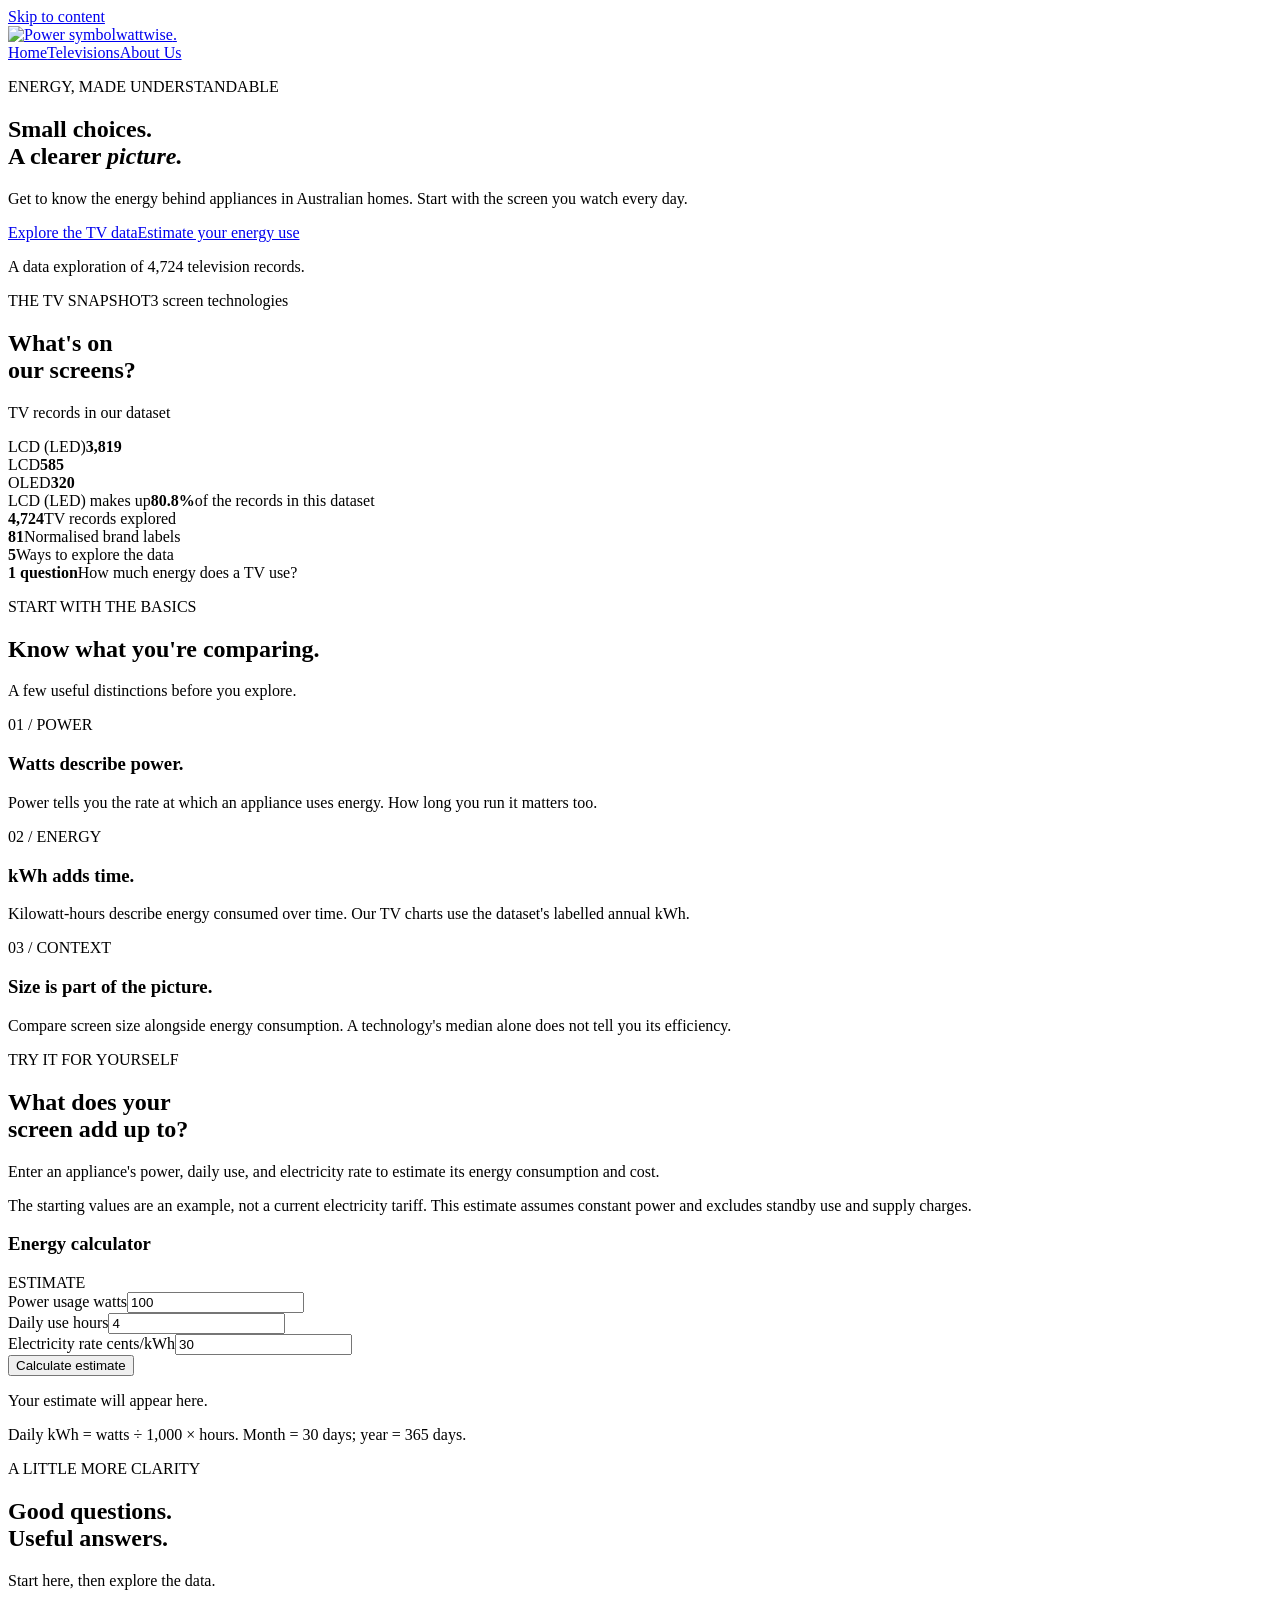
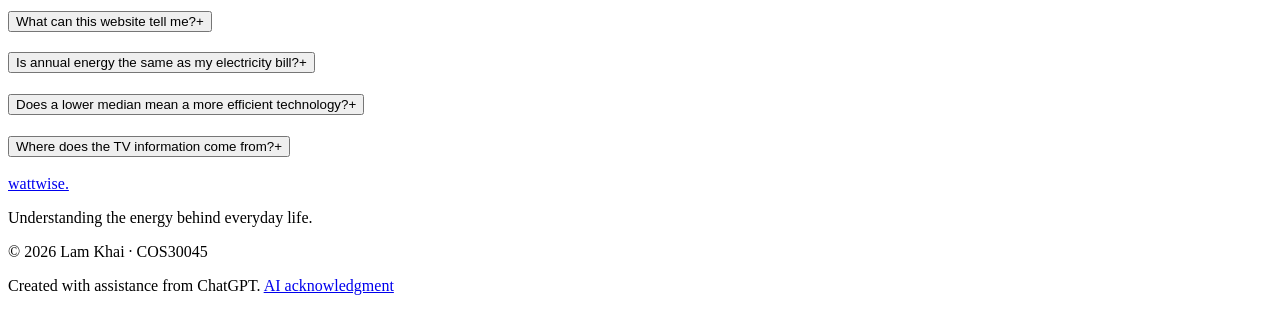
==== index.html @ a3df5909 "Add files via upload" ====
<!doctype html>
<html lang="en-AU">
<head>
  <meta charset="utf-8"><meta name="viewport" content="width=device-width, initial-scale=1">
  <title>Home · Wattwise</title>
  <meta name="description" content="Explore television energy consumption, understand the data, and estimate appliance running costs. A student project by Lam Khai.">
  <link rel="icon" type="image/png" href="assets/img/PowerIcon.png">
  <link rel="stylesheet" href="assets/css/styles.css">
  <script src="assets/js/main.js" defer></script>
</head>
<body>
<a class="skip-link" href="#main">Skip to content</a>
<header class="site-header"><div class="container header-inner">
  <a class="brand" href="index.html" aria-label="Wattwise home"><img src="assets/img/PowerIcon.png" width="40" height="40" alt="Power symbol"><span>wattwise<span class="brand-dot">.</span></span></a>
  <nav aria-label="Main navigation"><a href="index.html" aria-current="page">Home</a><a href="televisions.html">Televisions</a><a href="about.html">About Us</a></nav>
</div></header>
<main id="main">
<section class="home-hero"><div class="container hero-grid">
  <div class="hero-copy"><p class="eyebrow"><span class="short-line"></span> ENERGY, MADE UNDERSTANDABLE</p><h1>Small choices.<br>A clearer <em>picture.</em></h1><p class="lead">Get to know the energy behind appliances in Australian homes. Start with the screen you watch every day.</p><div class="hero-actions"><a class="button primary" href="televisions.html">Explore the TV data</a><a class="text-link" href="#calculator">Estimate your energy use</a></div><p class="hero-footnote">A data exploration of 4,724 television records.</p></div>
  <div class="hero-panel"><div class="panel-top"><span class="pill">THE TV SNAPSHOT</span><span class="small-label">3 screen technologies</span></div><h2>What's on<br>our screens?</h2><p>TV records in our dataset</p><div class="snapshot-chart" role="img" aria-label="LCD LED: 3,819 records; LCD: 585; OLED: 320"><div class="snapshot-row"><span>LCD (LED)</span><strong>3,819</strong><div class="snapshot-track"><span class="snapshot-led"></span></div></div><div class="snapshot-row"><span>LCD</span><strong>585</strong><div class="snapshot-track"><span class="snapshot-lcd"></span></div></div><div class="snapshot-row"><span>OLED</span><strong>320</strong><div class="snapshot-track"><span class="snapshot-oled"></span></div></div></div><div class="panel-bottom"><span>LCD (LED) makes up</span><strong>80.8<span>%</span></strong><span>of the records in this dataset</span></div></div>
</div></section>
<section class="container stat-strip" aria-label="Dataset at a glance"><div><strong>4,724</strong><span>TV records explored</span></div><div><strong>81</strong><span>Normalised brand labels</span></div><div><strong>5</strong><span>Ways to explore the data</span></div><div><strong>1 question</strong><span>How much energy does a TV use?</span></div></section>
<section class="container section-block"><div class="section-heading"><div><p class="eyebrow">START WITH THE BASICS</p><h2>Know what you're comparing.</h2></div><p>A few useful distinctions before you explore.</p></div><div class="learning-grid"><article class="learning-item"><span class="number-label">01 / POWER</span><h3>Watts describe power.</h3><p>Power tells you the rate at which an appliance uses energy. How long you run it matters too.</p></article><article class="learning-item"><span class="number-label">02 / ENERGY</span><h3>kWh adds time.</h3><p>Kilowatt-hours describe energy consumed over time. Our TV charts use the dataset's labelled annual kWh.</p></article><article class="learning-item"><span class="number-label">03 / CONTEXT</span><h3>Size is part of the picture.</h3><p>Compare screen size alongside energy consumption. A technology's median alone does not tell you its efficiency.</p></article></div></section>
<section class="calculator-section" id="calculator"><div class="container calculator-grid"><div class="calculator-intro"><p class="eyebrow">TRY IT FOR YOURSELF</p><h2>What does your<br>screen add up to?</h2><p>Enter an appliance's power, daily use, and electricity rate to estimate its energy consumption and cost.</p><p class="muted">The starting values are an example, not a current electricity tariff. This estimate assumes constant power and excludes standby use and supply charges.</p></div><div class="calculator-card"><form id="energy-form" novalidate><div class="form-heading"><h3>Energy calculator</h3><span class="tag">ESTIMATE</span></div><div class="calc-fields"><div class="field"><label for="power">Power usage <span>watts</span></label><input id="power" name="power" type="number" min="0" max="100000" step="any" value="100" required aria-describedby="power-error"><span class="field-error" id="power-error"></span></div><div class="field"><label for="hours">Daily use <span>hours</span></label><input id="hours" name="hours" type="number" min="0" max="24" step="any" value="4" required aria-describedby="hours-error"><span class="field-error" id="hours-error"></span></div><div class="field"><label for="rate">Electricity rate <span>cents/kWh</span></label><input id="rate" name="rate" type="number" min="0" max="1000" step="any" value="30" required aria-describedby="rate-error"><span class="field-error" id="rate-error"></span></div></div><button class="button primary" type="submit">Calculate estimate</button></form><div id="calculator-results" class="calculator-results" aria-live="polite" aria-atomic="true"><p>Your estimate will appear here.</p></div><p class="calculation-note">Daily kWh = watts ÷ 1,000 × hours. Month = 30 days; year = 365 days.</p></div></div></section>
<section class="container section-block faq-layout"><div><p class="eyebrow">A LITTLE MORE CLARITY</p><h2>Good questions.<br>Useful answers.</h2><p class="muted">Start here, then explore the data.</p></div><div class="faq-list">
<article class="faq-item"><h3><button class="faq-toggle" type="button" aria-expanded="false" aria-controls="faq-1">What can this website tell me?<span aria-hidden="true">+</span></button></h3><div id="faq-1" class="faq-answer" hidden><p>It explores a supplied TV dataset: how records are distributed, how annual energy varies with screen size, and how technology groups compare. It is an educational project, not a buying recommendation.</p></div></article>
<article class="faq-item"><h3><button class="faq-toggle" type="button" aria-expanded="false" aria-controls="faq-2">Is annual energy the same as my electricity bill?<span aria-hidden="true">+</span></button></h3><div id="faq-2" class="faq-answer" hidden><p>No. The charts show labelled annual energy from the source dataset. Your use and electricity rate can differ. The calculator provides a separate estimate based on the values you enter.</p></div></article>
<article class="faq-item"><h3><button class="faq-toggle" type="button" aria-expanded="false" aria-controls="faq-3">Does a lower median mean a more efficient technology?<span aria-hidden="true">+</span></button></h3><div id="faq-3" class="faq-answer" hidden><p>Not on its own. The technology groups contain TVs with different sizes and characteristics. Use the scatter plot alongside the median and box plots to understand the comparison.</p></div></article>
<article class="faq-item"><h3><button class="faq-toggle" type="button" aria-expanded="false" aria-controls="faq-4">Where does the TV information come from?<span aria-hidden="true">+</span></button></h3><div id="faq-4" class="faq-answer" hidden><p>The website uses the CSV supplied for this project, cleaned in KNIME. All 4,724 source records are retained. Read the <a href="about.html#method">methodology</a> for the transformations and limitations.</p></div></article>
</div></section></main>
<footer class="site-footer"><div class="container footer-inner"><div><a class="footer-brand" href="index.html">wattwise.</a><p>Understanding the energy behind everyday life.</p></div><div class="footer-meta"><p>© <span data-year>2026</span> Lam Khai · COS30045</p><p>Created with assistance from ChatGPT. <a href="about.html#ai-usage">AI acknowledgment</a></p></div></div></footer>
</body></html>
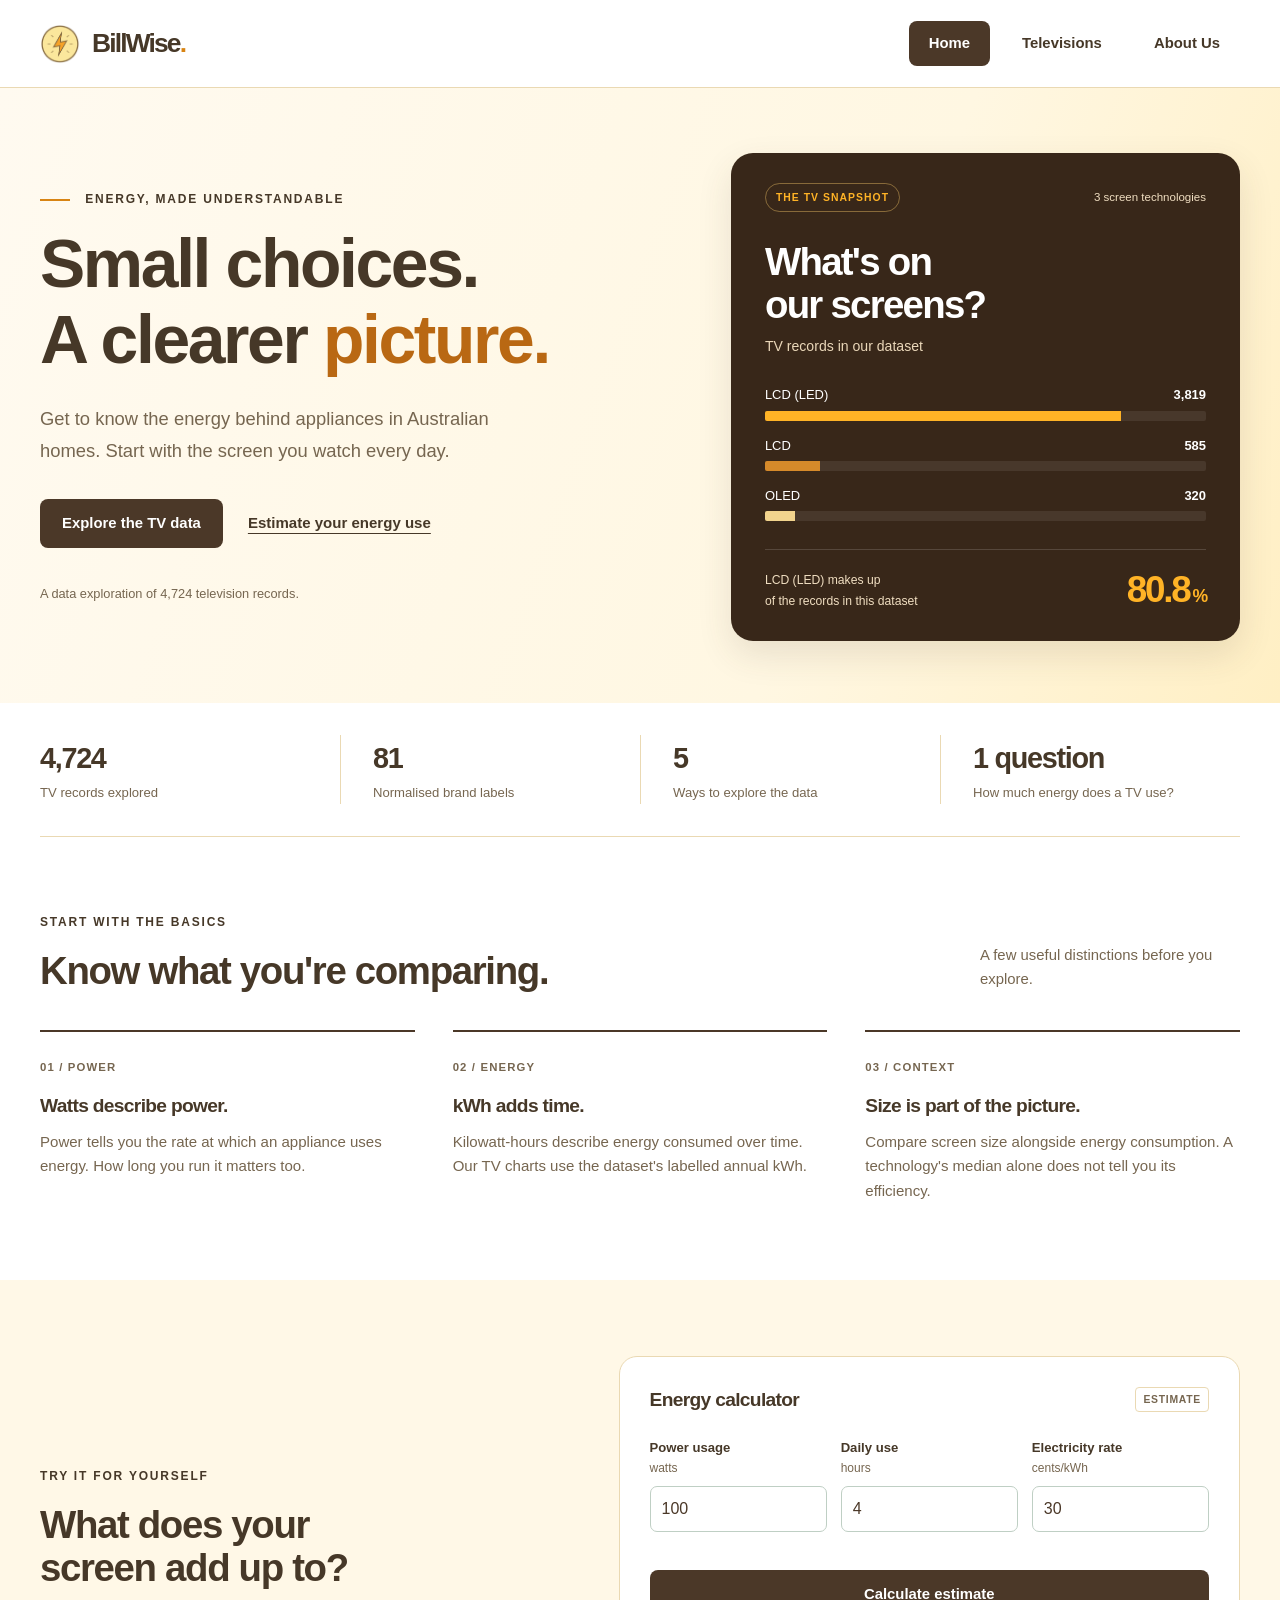
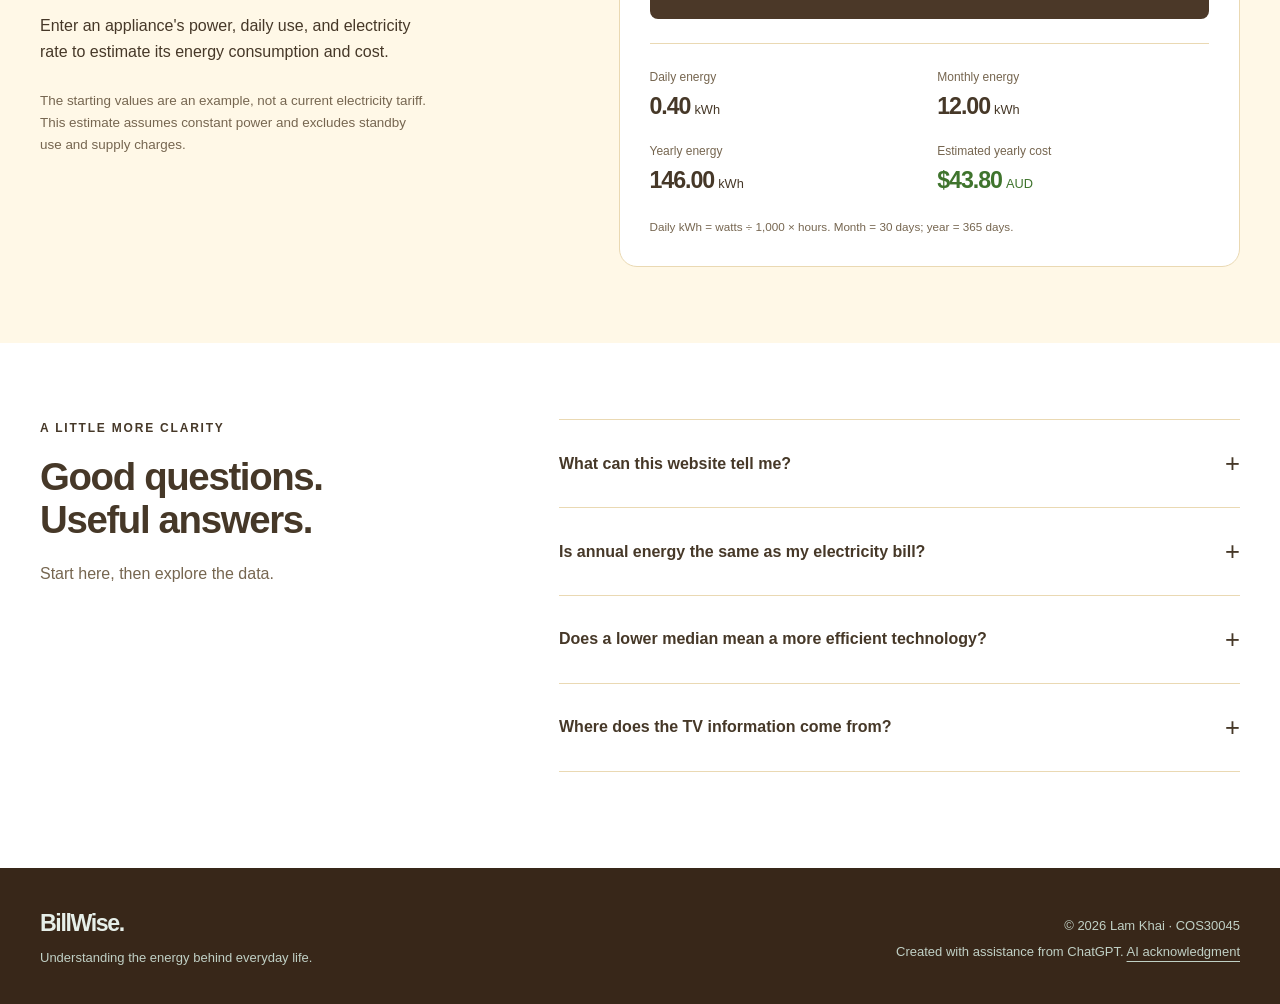
==== commit 595f699d: "Fixed" ====
--- a/index.html
+++ b/index.html
@@ -2,7 +2,7 @@
 <html lang="en-AU">
 <head>
   <meta charset="utf-8"><meta name="viewport" content="width=device-width, initial-scale=1">
-  <title>Home · Wattwise</title>
+  <title>Home · BillWise</title>
   <meta name="description" content="Explore television energy consumption, understand the data, and estimate appliance running costs. A student project by Lam Khai.">
   <link rel="icon" type="image/png" href="assets/img/PowerIcon.png">
   <link rel="stylesheet" href="assets/css/styles.css">
@@ -11,7 +11,7 @@
 <body>
 <a class="skip-link" href="#main">Skip to content</a>
 <header class="site-header"><div class="container header-inner">
-  <a class="brand" href="index.html" aria-label="Wattwise home"><img src="assets/img/PowerIcon.png" width="40" height="40" alt="Power symbol"><span>wattwise<span class="brand-dot">.</span></span></a>
+  <a class="brand" href="index.html" aria-label="BillWise home"><img src="assets/img/PowerIcon.png" width="40" height="40" alt="Power symbol"><span>BillWise<span class="brand-dot">.</span></span></a>
   <nav aria-label="Main navigation"><a href="index.html" aria-current="page">Home</a><a href="televisions.html">Televisions</a><a href="about.html">About Us</a></nav>
 </div></header>
 <main id="main">
@@ -28,5 +28,5 @@
 <article class="faq-item"><h3><button class="faq-toggle" type="button" aria-expanded="false" aria-controls="faq-3">Does a lower median mean a more efficient technology?<span aria-hidden="true">+</span></button></h3><div id="faq-3" class="faq-answer" hidden><p>Not on its own. The technology groups contain TVs with different sizes and characteristics. Use the scatter plot alongside the median and box plots to understand the comparison.</p></div></article>
 <article class="faq-item"><h3><button class="faq-toggle" type="button" aria-expanded="false" aria-controls="faq-4">Where does the TV information come from?<span aria-hidden="true">+</span></button></h3><div id="faq-4" class="faq-answer" hidden><p>The website uses the CSV supplied for this project, cleaned in KNIME. All 4,724 source records are retained. Read the <a href="about.html#method">methodology</a> for the transformations and limitations.</p></div></article>
 </div></section></main>
-<footer class="site-footer"><div class="container footer-inner"><div><a class="footer-brand" href="index.html">wattwise.</a><p>Understanding the energy behind everyday life.</p></div><div class="footer-meta"><p>© <span data-year>2026</span> Lam Khai · COS30045</p><p>Created with assistance from ChatGPT. <a href="about.html#ai-usage">AI acknowledgment</a></p></div></div></footer>
+<footer class="site-footer"><div class="container footer-inner"><div><a class="footer-brand" href="index.html">BillWise.</a><p>Understanding the energy behind everyday life.</p></div><div class="footer-meta"><p>© <span data-year>2026</span> Lam Khai · COS30045</p><p>Created with assistance from ChatGPT. <a href="about.html#ai-usage">AI acknowledgment</a></p></div></div></footer>
 </body></html>
--- a/assets/css/styles.css
+++ b/assets/css/styles.css
@@ -0,0 +1,1949 @@
+/* Shared palette and layout, based on the supplied PowerIcon.png. */
+:root {
+  --ink:#4b3828;
+  --deep:#382719;
+  --lime:#ffb326;
+  --paper:#fff;
+  --pale:#fff8e7;
+  --text:#463828;
+  --muted:#766650;
+  --line:#ead9b3;
+  --blue:#6f4e37;
+  --orange:#f59e0b;
+  --green:#c2410c;
+  --danger:#ae2833;
+  --radius:18px;
+  --font:Inter,"Segoe UI",Arial,sans-serif
+}
+
+* {
+  box-sizing:border-box
+}
+
+html {
+  scroll-behavior:smooth;
+  scroll-padding-top:95px
+}
+
+body {
+  margin:0;
+  color:var(--text);
+  background:var(--paper);
+  font-family:var(--font);
+  font-size:16px;
+  line-height:1.65
+}
+
+a {
+  color:inherit;
+  text-underline-offset:5px
+}
+
+button,input,select {
+  font:inherit
+}
+
+button,a,input,select,summary {
+  -webkit-tap-highlight-color:transparent
+}
+
+button,summary {
+  cursor:pointer
+}
+
+button {
+  color:inherit
+}
+
+a:focus-visible,button:focus-visible,input:focus-visible,select:focus-visible,summary:focus-visible,svg:focus-visible {
+  outline:3px solid #b96813;
+  outline-offset:4px
+}
+
+h1,h2,h3,p {
+  margin:0
+}
+
+h1,h2,h3 {
+  line-height:1.12;
+  letter-spacing:-.035em
+}
+
+h1 {
+  font-size:clamp(2.6rem,5.3vw,4.8rem);
+  font-weight:650
+}
+
+h1 em {
+  font-style:normal;
+  color:#b96813
+}
+
+h2 {
+  font-size:clamp(1.8rem,3vw,2.55rem);
+  font-weight:650
+}
+
+h3 {
+  font-size:1.2rem;
+  font-weight:650
+}
+
+p+p {
+  margin-top:1rem
+}
+
+img {
+  max-width:100%
+}
+
+[hidden] {
+  display:none!important
+}
+
+.container {
+  width:min(1240px,calc(100% - 80px));
+  margin-inline:auto
+}
+
+.muted {
+  color:var(--muted)
+}
+
+.eyebrow {
+  font-size:.75rem;
+  font-weight:750;
+  letter-spacing:.15em;
+  line-height:1.5;
+  margin-bottom:18px
+}
+
+.short-line {
+  display:inline-block;
+  width:30px;
+  height:2px;
+  background:#d88413;
+  vertical-align:middle;
+  margin-right:10px
+}
+
+.lead {
+  font-size:1.15rem;
+  line-height:1.75;
+  color:var(--muted);
+  max-width:510px
+}
+
+.skip-link {
+  position:fixed;
+  top:-100px;
+  left:20px;
+  z-index:100;
+  background:var(--lime);
+  padding:12px
+}
+
+.skip-link:focus {
+  top:12px
+}
+
+.site-header {
+  height:88px;
+  position:sticky;
+  top:0;
+  background:#fffffffa;
+  border-bottom:1px solid var(--line);
+  z-index:20
+}
+
+.header-inner {
+  height:100%;
+  display:flex;
+  align-items:center;
+  justify-content:space-between;
+  gap:20px
+}
+
+.brand {
+  display:flex;
+  gap:12px;
+  align-items:center;
+  text-decoration:none;
+  font-size:1.65rem;
+  font-weight:750;
+  letter-spacing:-.07em
+}
+
+.brand img {
+  flex:none
+}
+
+.brand-dot {
+  color:#d88413
+}
+
+nav {
+  display:flex;
+  align-items:center;
+  gap:12px;
+  height:100%
+}
+
+nav a {
+  text-decoration:none;
+  font-size:.93rem;
+  font-weight:600;
+  padding:10px 20px;
+  border-radius:8px;
+  transition:background .18s,color .18s
+}
+
+nav a:hover {
+  background:var(--pale);
+  color:#9c5910
+}
+
+nav a[aria-current=page] {
+  background:var(--ink);
+  color:white
+}
+
+.button {
+  display:inline-flex;
+  align-items:center;
+  justify-content:center;
+  min-height:48px;
+  border:1px solid transparent;
+  border-radius:8px;
+  padding:11px 21px;
+  text-decoration:none;
+  font-weight:650;
+  font-size:.93rem;
+  transition:background .18s,transform .18s
+}
+
+.button:hover {
+  transform:translateY(-2px)
+}
+
+.primary {
+  background:var(--ink);
+  color:white
+}
+
+.primary:hover {
+  background:#6a4d32
+}
+
+.secondary {
+  border-color:var(--line);
+  background:white
+}
+
+.secondary:hover {
+  background:var(--pale)
+}
+
+.text-link {
+  font-size:.94rem;
+  font-weight:650;
+  text-decoration-thickness:1px
+}
+
+.text-link:hover {
+  color:#a85e0c
+}
+
+.home-hero {
+  background:linear-gradient(110deg,#fffaf0 0%,#fff7e2 65%,#ffefc4 100%);
+  padding:65px 0 62px
+}
+
+.hero-grid {
+  display:grid;
+  grid-template-columns:1.2fr 1fr;
+  align-items:center;
+  gap:80px
+}
+
+.hero-copy h1 {
+  margin-bottom:25px
+}
+
+.hero-actions {
+  display:flex;
+  gap:25px;
+  align-items:center;
+  margin-top:32px;
+  flex-wrap:wrap
+}
+
+.hero-footnote {
+  font-size:.8rem;
+  color:var(--muted);
+  margin-top:35px
+}
+
+.hero-panel {
+  position:relative;
+  background:var(--deep);
+  color:white;
+  border-radius:22px;
+  padding:30px 34px;
+  box-shadow:0 14px 35px #4b38281f
+}
+
+.panel-top {
+  display:flex;
+  justify-content:space-between;
+  gap:10px;
+  align-items:center;
+  margin-bottom:28px
+}
+
+.pill {
+  font-size:.65rem;
+  font-weight:700;
+  letter-spacing:.1em;
+  color:var(--lime);
+  border:1px solid #ffcf6b66;
+  padding:5px 10px;
+  border-radius:30px
+}
+
+.small-label {
+  font-size:.72rem;
+  color:#f0dec1
+}
+
+.hero-panel h2 {
+  font-size:2.4rem;
+  letter-spacing:-.045em
+}
+
+.hero-panel>p {
+  color:#ead7b9;
+  font-size:.88rem;
+  margin-top:9px
+}
+
+.snapshot-chart {
+  margin-top:26px;
+  display:grid;
+  gap:14px
+}
+
+.snapshot-row {
+  display:grid;
+  grid-template-columns:1fr auto;
+  font-size:.81rem;
+  gap:5px 10px
+}
+
+.snapshot-row strong {
+  font-variant-numeric:tabular-nums
+}
+
+.snapshot-track {
+  grid-column:1/-1;
+  height:10px;
+  border-radius:2px;
+  background:#ffffff14;
+  overflow:hidden
+}
+
+.snapshot-track span {
+  display:block;
+  height:100%;
+  background:var(--lime)
+}
+
+.snapshot-led {
+  width:80.8425%
+}
+
+.snapshot-track .snapshot-lcd {
+  width:12.3836%;
+  background:#d68a2a
+}
+
+.snapshot-track .snapshot-oled {
+  width:6.7739%;
+  background:#f2d48d
+}
+
+.panel-bottom {
+  border-top:1px solid #ffffff26;
+  margin-top:28px;
+  padding-top:20px;
+  display:grid;
+  grid-template-columns:1fr auto;
+  align-items:center;
+  font-size:.76rem;
+  color:#f0dec1
+}
+
+.panel-bottom strong {
+  grid-column:2;
+  grid-row:1/3;
+  font-size:2.3rem;
+  font-weight:600;
+  line-height:1;
+  color:var(--lime);
+  letter-spacing:-.06em
+}
+
+.panel-bottom strong span {
+  font-size:1.1rem;
+  margin-left:3px
+}
+
+.stat-strip {
+  display:grid;
+  grid-template-columns:repeat(4,1fr);
+  padding:32px 0;
+  border-bottom:1px solid var(--line)
+}
+
+.stat-strip>div {
+  display:flex;
+  flex-direction:column;
+  padding-left:32px;
+  border-left:1px solid var(--line)
+}
+
+.stat-strip>div:first-child {
+  padding-left:0;
+  border:0
+}
+
+.stat-strip strong {
+  font-size:1.8rem;
+  font-weight:650;
+  letter-spacing:-.045em
+}
+
+.stat-strip span {
+  font-size:.82rem;
+  color:var(--muted)
+}
+
+.section-block {
+  padding-block:76px
+}
+
+.section-heading {
+  display:flex;
+  gap:24px;
+  justify-content:space-between;
+  align-items:end;
+  margin-bottom:38px
+}
+
+.section-heading>p {
+  font-size:.93rem;
+  max-width:260px;
+  color:var(--muted)
+}
+
+.learning-grid {
+  display:grid;
+  grid-template-columns:repeat(3,1fr);
+  gap:38px
+}
+
+.learning-item {
+  border-top:2px solid var(--ink);
+  padding-top:21px
+}
+
+.number-label {
+  font-size:.71rem;
+  letter-spacing:.1em;
+  font-weight:700;
+  color:var(--muted)
+}
+
+.learning-item h3 {
+  margin:16px 0 13px
+}
+
+.learning-item p {
+  font-size:.94rem;
+  color:var(--muted)
+}
+
+.calculator-section {
+  background:var(--pale);
+  padding:76px 0
+}
+
+.calculator-grid {
+  display:grid;
+  grid-template-columns:.9fr 1.1fr;
+  gap:70px;
+  align-items:center
+}
+
+.calculator-intro>p:not(.eyebrow) {
+  max-width:390px;
+  margin-top:24px
+}
+
+.calculator-intro .muted {
+  font-size:.84rem
+}
+
+.calculator-card {
+  background:white;
+  border:1px solid var(--line);
+  padding:30px;
+  border-radius:var(--radius)
+}
+
+.form-heading {
+  display:flex;
+  align-items:center;
+  justify-content:space-between;
+  margin-bottom:25px;
+  gap:10px
+}
+
+.tag {
+  font-size:.65rem;
+  letter-spacing:.07em;
+  border:1px solid var(--line);
+  border-radius:4px;
+  padding:3px 7px;
+  color:var(--muted);
+  font-weight:650
+}
+
+.calc-fields {
+  display:grid;
+  grid-template-columns:repeat(3,1fr);
+  gap:14px
+}
+
+.field {
+  display:flex;
+  flex-direction:column;
+  gap:7px
+}
+
+label,legend {
+  font-size:.82rem;
+  font-weight:650
+}
+
+label span {
+  display:block;
+  font-weight:400;
+  font-size:.75rem;
+  color:var(--muted)
+}
+
+input,select {
+  width:100%;
+  min-height:45px;
+  border:1px solid #bfcfc4;
+  border-radius:7px;
+  padding:9px 11px;
+  background:white;
+  color:var(--ink);
+  font-size:1rem
+}
+
+input[aria-invalid=true] {
+  border-color:var(--danger)
+}
+
+.field-error {
+  color:var(--danger);
+  font-size:.76rem;
+  line-height:1.4;
+  min-height:1.15em
+}
+
+.calculator-card .primary {
+  width:100%;
+  margin-top:16px
+}
+
+.calculator-results {
+  display:grid;
+  grid-template-columns:repeat(2,1fr);
+  gap:16px;
+  margin-top:24px;
+  border-top:1px solid var(--line);
+  padding-top:24px
+}
+
+.calculator-results>p {
+  grid-column:1/-1;
+  color:var(--muted)
+}
+
+.result-item span {
+  display:block;
+  color:var(--muted);
+  font-size:.75rem
+}
+
+.result-item strong {
+  display:block;
+  font-size:1.45rem;
+  font-weight:650;
+  letter-spacing:-.045em
+}
+
+.result-item small {
+  font-size:.8rem;
+  font-weight:400;
+  margin-left:4px;
+  letter-spacing:0
+}
+
+.result-item.cost strong {
+  color:#3f742d
+}
+
+.calculation-note {
+  margin-top:17px;
+  font-size:.73rem;
+  color:var(--muted)
+}
+
+.faq-layout {
+  display:grid;
+  grid-template-columns:.8fr 1.2fr;
+  gap:65px
+}
+
+.faq-layout .muted {
+  margin-top:20px
+}
+
+.faq-item {
+  border-bottom:1px solid var(--line)
+}
+
+.faq-item:first-child {
+  border-top:1px solid var(--line)
+}
+
+.faq-toggle {
+  display:flex;
+  align-items:center;
+  justify-content:space-between;
+  width:100%;
+  padding:23px 0;
+  border:0;
+  background:none;
+  text-align:left;
+  font-size:1rem;
+  font-weight:600;
+  gap:20px;
+  line-height:1.6;
+  letter-spacing:0
+}
+
+.faq-toggle span {
+  font-size:1.6rem;
+  font-weight:400
+}
+
+.faq-toggle:hover {
+  color:#4c7c36
+}
+
+.faq-answer {
+  padding:0 28px 23px 0;
+  color:var(--muted);
+  font-size:.93rem
+}
+
+.site-footer {
+  background:var(--deep);
+  color:#e6efe9;
+  padding:36px 0;
+  margin-top:20px
+}
+
+.footer-inner {
+  display:flex;
+  justify-content:space-between;
+  gap:25px;
+  align-items:center
+}
+
+.footer-brand {
+  font-size:1.45rem;
+  letter-spacing:-.06em;
+  text-decoration:none;
+  font-weight:650
+}
+
+.footer-inner p {
+  font-size:.76rem;
+  color:#c0d0c5;
+  margin-top:5px
+}
+
+.footer-meta {
+  text-align:right
+}
+
+.footer-meta a:hover {
+  color:var(--lime)
+}
+
+.page-intro {
+  padding-block:64px 60px
+}
+
+.about-intro {
+  max-width:1240px
+}
+
+.about-intro .lead {
+  max-width:620px;
+  margin-top:24px
+}
+
+.about-grid {
+  display:grid;
+  grid-template-columns:300px 1fr;
+  gap:95px;
+  padding-bottom:80px
+}
+
+.author-panel {
+  border-radius:var(--radius);
+  background:var(--pale);
+  padding:32px;
+  height:fit-content
+}
+
+.author-initials {
+  display:grid;
+  place-items:center;
+  width:80px;
+  height:80px;
+  border-radius:50%;
+  background:var(--ink);
+  color:var(--lime);
+  font-size:1.8rem;
+  margin-bottom:32px;
+  font-weight:600
+}
+
+.author-panel h2 {
+  font-size:1.8rem;
+  margin-bottom:16px
+}
+
+.author-panel p:not(.eyebrow) {
+  color:var(--muted);
+  font-size:.95rem
+}
+
+.author-rule {
+  border-top:1px solid var(--line);
+  margin:25px 0
+}
+
+.about-content {
+  max-width:750px
+}
+
+.about-content section {
+  margin-bottom:48px
+}
+
+.about-content h2 {
+  font-size:1.85rem;
+  margin-bottom:20px
+}
+
+.about-content p {
+  color:var(--muted)
+}
+
+.method-list {
+  list-style:none;
+  counter-reset:steps;
+  padding:0
+}
+
+.method-list li {
+  counter-increment:steps;
+  position:relative;
+  padding:0 0 24px 48px
+}
+
+.method-list li:before {
+  content:counter(steps,decimal-leading-zero);
+  position:absolute;
+  left:0;
+  top:0;
+  color:#548330;
+  font-size:.85rem;
+  font-weight:700
+}
+
+.method-list p {
+  font-size:.94rem;
+  margin-top:6px
+}
+
+code {
+  font-family:Consolas,monospace;
+  font-size:.9em;
+  overflow-wrap:anywhere
+}
+
+.limitations {
+  padding:28px;
+  border:1px solid var(--line);
+  border-radius:var(--radius);
+  background:#f8faf8
+}
+
+.limitations ul {
+  padding-left:20px;
+  color:var(--muted)
+}
+
+.limitations li {
+  margin-block:12px;
+  font-size:.92rem
+}
+
+.tv-intro {
+  padding-top:50px;
+  padding-bottom:36px;
+  display:flex;
+  justify-content:space-between;
+  gap:25px;
+  align-items:end
+}
+
+.tv-intro h1 {
+  font-size:clamp(2.5rem,4.3vw,3.6rem)
+}
+
+.tv-intro p:not(.eyebrow) {
+  color:var(--muted);
+  margin-top:18px
+}
+
+.tv-intro>.button {
+  flex-shrink:0
+}
+
+.data-story {
+  margin-bottom:42px;
+  padding:34px;
+  border:1px solid var(--line);
+  border-radius:var(--radius);
+  background:linear-gradient(135deg,#fffaf0,#fff3cf)
+}
+
+.story-heading {
+  display:grid;
+  grid-template-columns:minmax(220px,.8fr) 1.4fr;
+  gap:16px 50px;
+  align-items:end;
+  padding-bottom:27px;
+  border-bottom:1px solid var(--line)
+}
+
+.story-heading .eyebrow {
+  grid-column:1/-1;
+  margin-bottom:0
+}
+
+.story-heading>p:last-child {
+  color:var(--muted);
+  max-width:650px
+}
+
+.story-grid {
+  display:grid;
+  grid-template-columns:repeat(3,1fr);
+  gap:26px;
+  padding-block:28px
+}
+
+.story-grid article+article {
+  border-left:1px solid var(--line);
+  padding-left:26px
+}
+
+.story-grid h3 {
+  margin:10px 0 9px
+}
+
+.story-grid p,.story-prompt {
+  color:var(--muted);
+  font-size:.9rem
+}
+
+.story-prompt {
+  margin:0;
+  padding:15px 18px;
+  border-left:4px solid var(--orange);
+  background:#fff;
+  border-radius:4px
+}
+
+.story-prompt strong {
+  color:var(--ink)
+}
+
+.explorer-layout {
+  display:grid;
+  grid-template-columns:235px minmax(0,1fr);
+  gap:30px;
+  padding-bottom:60px;
+  align-items:start
+}
+
+.filter-panel {
+  border:1px solid var(--line);
+  padding:23px;
+  border-radius:12px;
+  position:sticky;
+  top:112px
+}
+
+.filter-heading {
+  margin-bottom:24px
+}
+
+.filter-heading h2 {
+  font-size:1.15rem;
+  margin-bottom:12px
+}
+
+.filter-panel form {
+  display:grid;
+  gap:18px
+}
+
+.filter-panel select {
+  font-size:.85rem
+}
+
+.filter-panel fieldset {
+  padding:0;
+  border:0;
+  margin:0;
+  min-width:0
+}
+
+.filter-panel legend {
+  margin-bottom:8px
+}
+
+.filter-panel legend span {
+  font-weight:400
+}
+
+.size-fields {
+  display:grid;
+  grid-template-columns:1fr 1fr;
+  gap:9px
+}
+
+.size-fields label {
+  font-weight:400;
+  font-size:.75rem;
+  color:var(--muted)
+}
+
+.size-fields input {
+  margin-top:5px;
+  font-size:.85rem
+}
+
+.reset-button {
+  width:100%;
+  font-size:.82rem;
+  min-height:40px
+}
+
+.filter-note {
+  border-top:1px solid var(--line);
+  margin-top:24px;
+  padding-top:22px;
+  font-size:.8rem;
+  line-height:1.6;
+  color:var(--muted)
+}
+
+.filter-note strong {
+  color:var(--ink)
+}
+
+.filter-note p {
+  margin-top:8px
+}
+
+.filter-panel>.text-link {
+  display:inline-block;
+  margin-top:20px;
+  font-size:.78rem
+}
+
+.data-status {
+  font-size:.8rem;
+  color:var(--muted);
+  margin-bottom:12px;
+  min-height:1.65em
+}
+
+.explorer-stats {
+  display:grid;
+  grid-template-columns:repeat(3,1fr);
+  background:var(--pale);
+  border:1px solid var(--line);
+  border-radius:12px;
+  margin-bottom:24px;
+  padding:23px 0
+}
+
+.explorer-stats>div {
+  padding:0 25px;
+  line-height:1.3;
+  border-left:1px solid var(--line)
+}
+
+.explorer-stats>div:first-child {
+  border:0
+}
+
+.explorer-stats span {
+  display:block;
+  font-size:.76rem;
+  color:var(--muted);
+  margin-bottom:9px
+}
+
+.explorer-stats strong {
+  font-size:1.95rem;
+  font-weight:650;
+  letter-spacing:-.045em
+}
+
+.explorer-stats small {
+  display:block;
+  color:var(--muted);
+  font-size:.72rem;
+  margin-top:5px
+}
+
+.chart-grid {
+  display:grid;
+  grid-template-columns:repeat(2,minmax(0,1fr));
+  gap:22px
+}
+
+.chart-card {
+  border:1px solid var(--line);
+  border-radius:12px;
+  padding:23px;
+  min-width:0;
+  background:white
+}
+
+.chart-wide {
+  grid-column:1/-1
+}
+
+.chart-reading-note {
+  padding:20px 24px;
+  border-left:4px solid var(--green);
+  background:var(--pale);
+  border-radius:0 9px 9px 0
+}
+
+.chart-reading-note h2 {
+  font-size:1rem;
+  margin-bottom:7px
+}
+
+.chart-reading-note p {
+  color:var(--muted);
+  font-size:.86rem;
+  line-height:1.6;
+  max-width:850px
+}
+
+.chart-heading .eyebrow {
+  font-size:.64rem;
+  margin-bottom:10px;
+  color:#658253
+}
+
+.chart-heading h2 {
+  font-size:1.25rem;
+  letter-spacing:-.025em
+}
+
+.chart-heading p:not(.eyebrow) {
+  font-size:.79rem;
+  color:var(--muted);
+  margin-top:10px;
+  min-height:42px;
+  line-height:1.55
+}
+
+.chart-container {
+  position:relative;
+  min-height:260px
+}
+
+.chart-container svg {
+  display:block;
+  width:100%;
+  height:auto;
+  overflow:visible
+}
+
+.chart-table {
+  border-top:1px solid var(--line);
+  margin-top:13px;
+  padding-top:11px;
+  font-size:.76rem
+}
+
+.chart-table summary {
+  color:var(--muted)
+}
+
+.chart-table summary:hover {
+  color:var(--ink)
+}
+
+.table-scroll {
+  overflow:auto;
+  max-height:310px;
+  margin-top:12px
+}
+
+table {
+  border-collapse:collapse;
+  width:100%;
+  font-size:.76rem;
+  text-align:left
+}
+
+th,td {
+  padding:9px 10px;
+  border-bottom:1px solid var(--line);
+  white-space:nowrap
+}
+
+th {
+  font-weight:650;
+  background:var(--pale);
+  position:sticky;
+  top:0
+}
+
+caption {
+  text-align:left;
+  margin-bottom:10px;
+  color:var(--muted)
+}
+
+.insight-note {
+  display:flex;
+  align-items:start;
+  gap:14px;
+  background:#f2f7e9;
+  border-radius:9px;
+  padding:19px 23px;
+  font-size:.83rem;
+  color:#486040
+}
+
+.note-mark {
+  width:23px;
+  height:23px;
+  display:grid;
+  place-items:center;
+  border:1px solid #7c965f;
+  border-radius:50%;
+  flex:none;
+  font-family:Georgia,serif
+}
+
+.data-footnote {
+  font-size:.75rem;
+  color:var(--muted);
+  margin-top:22px
+}
+
+.chart-legend {
+  display:flex;
+  gap:18px;
+  flex-wrap:wrap;
+  font-size:.75rem;
+  margin:10px 0
+}
+
+.legend-item {
+  display:inline-flex;
+  align-items:center;
+  gap:6px
+}
+
+.legend-swatch {
+  width:9px;
+  height:9px;
+  border-radius:50%;
+  display:inline-block
+}
+
+.legend-swatch.led {
+  background:var(--blue)
+}
+
+.legend-swatch.lcd {
+  background:var(--orange)
+}
+
+.legend-swatch.oled {
+  background:var(--green)
+}
+
+svg text {
+  font-family:var(--font);
+  fill:var(--muted);
+  font-size:12px
+}
+
+svg .tick-label {
+  font-size:11px
+}
+
+svg .axis-label {
+  font-size:12px;
+  font-weight:600
+}
+
+svg .grid-line {
+  stroke:#e7ece8;
+  stroke-width:1
+}
+
+svg .axis-line {
+  stroke:#bbc9bf;
+  stroke-width:1
+}
+
+svg .bar {
+  fill:var(--ink);
+  transition:opacity .15s
+}
+
+svg .bar:hover {
+  opacity:.75
+}
+
+svg .led {
+  fill:var(--blue)
+}
+
+svg .lcd {
+  fill:var(--orange)
+}
+
+svg .oled {
+  fill:var(--green)
+}
+
+svg .value-label {
+  fill:var(--ink);
+  font-size:12px;
+  font-weight:650
+}
+
+svg .compact-value-label {
+  font-size:9px
+}
+
+svg .point {
+  opacity:.42;
+  cursor:crosshair
+}
+
+svg .point:hover,svg .point:focus {
+  opacity:1;
+  stroke:var(--ink);
+  stroke-width:2
+}
+
+svg .whisker {
+  stroke:var(--ink);
+  stroke-width:1.5
+}
+
+svg .box {
+  fill:var(--lime);
+  stroke:var(--ink);
+  stroke-width:1.5
+}
+
+svg .box.led {
+  fill:var(--blue)
+}
+
+svg .box.lcd {
+  fill:var(--orange)
+}
+
+svg .box.oled {
+  fill:var(--green)
+}
+
+svg .median-line {
+  stroke:var(--ink);
+  stroke-width:2.5
+}
+
+svg .outlier {
+  fill:none;
+  stroke:var(--muted);
+  stroke-width:1;
+  opacity:.55
+}
+
+.point-detail {
+  background:var(--pale);
+  padding:10px 13px;
+  border-radius:6px;
+  font-size:.78rem;
+  min-height:48px;
+  line-height:1.5;
+  margin-top:8px
+}
+
+.error-banner {
+  color:var(--danger);
+  background:#fff3f2;
+  border:1px solid #ebc2c4;
+  padding:15px;
+  border-radius:8px
+}
+
+.empty-chart {
+  display:grid;
+  place-content:center;
+  text-align:center;
+  min-height:230px;
+  color:var(--muted);
+  font-size:.9rem;
+  padding:20px
+}
+
+.error-banner a {
+  font-weight:650
+}
+
+noscript {
+  display:block
+}
+
+svg .point.selected {
+  opacity:1;
+  stroke:var(--ink);
+  stroke-width:2.5
+}
+
+svg .tick-label {
+  font-size:12px
+}
+
+.chart-heading p:not(.eyebrow) {
+  font-size:.875rem
+}
+
+.point-detail,.data-footnote {
+  font-size:.8125rem
+}
+
+.field-error {
+  font-size:.8125rem
+}
+
+.footer-inner p {
+  font-size:.8125rem
+}
+
+@media(min-width:1500px) {
+  .home-hero {
+    padding-block:85px
+  }
+  .hero-grid {
+    gap:110px
+  }
+}
+
+@media(max-width:1050px) {
+  .container {
+    width:calc(100% - 48px)
+  }
+  .hero-grid {
+    gap:35px
+  }
+  .hero-panel {
+    padding:25px
+  }
+  .hero-actions {
+    gap:18px
+  }
+  .calculator-grid {
+    gap:35px
+  }
+  .explorer-layout {
+    grid-template-columns:200px minmax(0,1fr);
+    gap:20px
+  }
+  .filter-panel {
+    padding:17px
+  }
+  .chart-grid {
+    gap:15px
+  }
+  .chart-card {
+    padding:18px
+  }
+  .explorer-stats>div {
+    padding:0 16px
+  }
+  .about-grid {
+    gap:50px;
+    grid-template-columns:250px 1fr
+  }
+  .stat-strip>div {
+    padding-left:20px
+  }
+  .stat-strip strong {
+    font-size:1.6rem
+  }
+}
+
+@media(max-width:800px) {
+  .story-heading {
+    grid-template-columns:1fr;
+    gap:12px
+  }
+  .story-heading .eyebrow {
+    grid-column:auto
+  }
+  .story-grid {
+    grid-template-columns:1fr;
+    gap:22px
+  }
+  .story-grid article+article {
+    border-left:0;
+    border-top:1px solid var(--line);
+    padding:22px 0 0
+  }
+  .hero-grid {
+    grid-template-columns:1fr 1fr;
+    gap:25px
+  }
+  .home-hero {
+    padding-block:45px
+  }
+  .hero-copy h1 {
+    font-size:2.8rem
+  }
+  .lead {
+    font-size:1rem
+  }
+  .hero-panel h2 {
+    font-size:2rem
+  }
+  .panel-top {
+    align-items:start;
+    flex-direction:column;
+    gap:10px;
+    margin-bottom:20px
+  }
+  .calculator-grid {
+    grid-template-columns:1fr;
+    gap:30px
+  }
+  .calculator-intro>p:not(.eyebrow) {
+    max-width:650px
+  }
+  .calculator-intro h2 br {
+    display:none
+  }
+  .faq-layout {
+    gap:30px;
+    grid-template-columns:1fr 1.2fr
+  }
+  .explorer-layout {
+    grid-template-columns:1fr
+  }
+  .filter-panel {
+    position:static
+  }
+  .filter-panel form {
+    grid-template-columns:1fr 1fr 1fr;
+    align-items:start;
+    gap:14px
+  }
+  .filter-heading {
+    display:flex;
+    align-items:center;
+    justify-content:space-between;
+    margin-bottom:20px
+  }
+  .filter-heading h2 {
+    margin:0
+  }
+  .filter-panel #filter-error {
+    grid-column:1/-1;
+    margin:0
+  }
+  .reset-button {
+    grid-column:1/-1
+  }
+  .filter-note {
+    display:none
+  }
+  .filter-panel>.text-link {
+    margin-top:14px
+  }
+  .tv-intro {
+    align-items:start;
+    flex-direction:column
+  }
+  .tv-intro>.button {
+    min-height:42px;
+    font-size:.82rem
+  }
+  .about-grid {
+    grid-template-columns:200px 1fr;
+    gap:30px
+  }
+  .author-panel {
+    padding:24px
+  }
+  .stat-strip span {
+    font-size:.75rem
+  }
+  .stat-strip>div {
+    padding-left:15px
+  }
+}
+
+@media(max-width:600px) {
+  .container {
+    width:calc(100% - 36px)
+  }
+  .site-header {
+    height:auto;
+    position:relative
+  }
+  .header-inner {
+    padding-block:15px;
+    gap:15px;
+    flex-wrap:wrap
+  }
+  .brand {
+    font-size:1.45rem
+  }
+  .brand img {
+    width:34px;
+    height:34px
+  }
+  nav {
+    gap:4px;
+    width:100%;
+    justify-content:space-between
+  }
+  nav a {
+    padding:8px 15px;
+    font-size:.85rem;
+    flex:1;
+    text-align:center
+  }
+  .hero-grid {
+    grid-template-columns:1fr;
+    gap:35px
+  }
+  .hero-copy h1 {
+    font-size:3rem
+  }
+  .home-hero {
+    padding-block:37px
+  }
+  .hero-panel {
+    padding:25px
+  }
+  .panel-top {
+    flex-direction:row;
+    align-items:center
+  }
+  .hero-actions {
+    margin-top:25px;
+    gap:20px
+  }
+  .hero-footnote {
+    margin-top:23px
+  }
+  .stat-strip {
+    grid-template-columns:1fr 1fr;
+    gap:24px 10px;
+    padding-block:28px
+  }
+  .stat-strip>div:nth-child(3) {
+    padding-left:0;
+    border:0
+  }
+  .stat-strip strong {
+    font-size:1.6rem
+  }
+  .section-block {
+    padding-block:48px
+  }
+  .section-heading {
+    display:block
+  }
+  .section-heading>p {
+    max-width:none;
+    margin-top:18px
+  }
+  .learning-grid {
+    grid-template-columns:1fr;
+    gap:30px
+  }
+  .learning-item {
+    padding-top:17px
+  }
+  .learning-item h3 {
+    margin-top:12px
+  }
+  .calculator-section {
+    padding-block:48px
+  }
+  .calculator-card {
+    padding:22px
+  }
+  .calc-fields {
+    grid-template-columns:1fr;
+    gap:10px
+  }
+  .field label span {
+    display:inline;
+    margin-left:5px
+  }
+  .field-error:empty {
+    min-height:0
+  }
+  .calculator-results {
+    gap:18px
+  }
+  .faq-layout {
+    grid-template-columns:1fr;
+    gap:30px
+  }
+  .faq-toggle {
+    font-size:.94rem
+  }
+  .footer-inner {
+    align-items:start;
+    flex-direction:column;
+    gap:20px
+  }
+  .footer-meta {
+    text-align:left
+  }
+  .site-footer {
+    padding-block:30px
+  }
+  .about-grid {
+    grid-template-columns:1fr;
+    gap:35px
+  }
+  .about-intro {
+    padding-block:40px
+  }
+  .author-panel {
+    display:grid;
+    grid-template-columns:80px 1fr;
+    gap:0 20px
+  }
+  .author-initials {
+    grid-row:1/4;
+    margin:0
+  }
+  .author-panel .eyebrow {
+    font-size:.66rem;
+    margin-bottom:8px
+  }
+  .author-panel h2 {
+    font-size:1.45rem;
+    margin-bottom:6px
+  }
+  .author-panel .author-rule,.author-panel>p:last-child {
+    display:none
+  }
+  .about-content h2 {
+    font-size:1.65rem
+  }
+  .tv-intro {
+    padding-top:35px
+  }
+  .data-story {
+    padding:24px 20px;
+    margin-bottom:30px
+  }
+  .tv-intro h1 {
+    font-size:2.7rem
+  }
+  .filter-panel form {
+    grid-template-columns:1fr 1fr
+  }
+  .filter-panel fieldset {
+    grid-column:1/-1
+  }
+  .filter-panel>.text-link {
+    font-size:.85rem
+  }
+  .chart-grid {
+    grid-template-columns:1fr
+  }
+  .chart-wide {
+    grid-column:auto
+  }
+  .explorer-stats {
+    padding-block:19px
+  }
+  .explorer-stats>div {
+    padding-inline:12px
+  }
+  .explorer-stats strong {
+    font-size:1.6rem
+  }
+  .explorer-stats span {
+    font-size:.68rem;
+    min-height:30px
+  }
+  .chart-card {
+    padding:20px
+  }
+  .chart-container {
+    min-height:230px
+  }
+  .insight-note {
+    padding:18px
+  }
+  .chart-heading p:not(.eyebrow) {
+    min-height:0;
+    margin-bottom:12px
+  }
+  .chart-legend {
+    gap:14px
+  }
+  h1 {
+    font-size:2.8rem
+  }
+  .limitations {
+    padding:23px
+  }
+}
+
+/* Presentation-sized plots and visible explanations for the demo. */
+.demo-chart {
+  padding:28px;
+}
+
+.demo-chart .chart-heading h2 {
+  font-size:1.55rem;
+}
+
+.demo-chart .chart-heading p:not(.eyebrow) {
+  font-size:.94rem;
+  min-height:0;
+  max-width:700px;
+  margin-bottom:20px;
+}
+
+.range-switch {
+  display:inline-flex;
+  flex-wrap:wrap;
+  gap:5px;
+  padding:5px;
+  border:1px solid var(--line);
+  border-radius:10px;
+  background:var(--pale);
+}
+
+.range-switch button {
+  border:0;
+  border-radius:6px;
+  padding:10px 15px;
+  background:transparent;
+  font-size:.875rem;
+  font-weight:650;
+  min-height:44px;
+}
+
+.range-switch button:hover {
+  background:#e3ebdf;
+}
+
+.range-switch button[aria-pressed=true] {
+  background:var(--ink);
+  color:white;
+}
+
+.range-switch button:disabled {
+  cursor:default;
+  opacity:.55;
+}
+
+.range-note {
+  margin:14px 0 16px;
+  font-size:.875rem;
+  color:var(--muted);
+  line-height:1.65;
+}
+
+.range-note.is-focused {
+  padding:12px 15px;
+  background:#f2f7e9;
+  border-left:3px solid #62884c;
+  border-radius:3px;
+  color:var(--ink);
+}
+
+.box-reading-guide {
+  display:flex;
+  flex-wrap:wrap;
+  gap:13px 24px;
+  padding:16px 0;
+  margin-bottom:15px;
+  border-top:1px solid var(--line);
+  border-bottom:1px solid var(--line);
+  font-size:.875rem;
+  color:var(--muted);
+}
+
+.box-reading-guide>span {
+  display:inline-flex;
+  align-items:center;
+  gap:7px;
+}
+
+.box-reading-guide strong {
+  color:var(--ink);
+}
+
+.box-reading-guide i {
+  display:inline-block;
+  width:20px;
+  flex-shrink:0;
+}
+
+.guide-line {
+  border-top:3px solid var(--ink);
+}
+
+.guide-box {
+  height:15px;
+  border:1.5px solid var(--ink);
+  background:var(--lime);
+}
+
+.guide-whisker {
+  height:15px;
+  border-inline:1.5px solid var(--ink);
+  position:relative;
+}
+
+.guide-whisker:after {
+  content:"";
+  position:absolute;
+  inset:6px 0 auto;
+  border-top:1.5px solid var(--ink);
+}
+
+.box-reading-guide .guide-dot {
+  width:9px;
+  height:9px;
+  margin-inline:5px 6px;
+  border:1.5px solid var(--muted);
+  border-radius:50%;
+}
+
+.demo-chart svg .axis-label,.demo-chart svg .box-category {
+  font-size:14px;
+  font-weight:650;
+}
+
+svg .median-label {
+  font-size:15px;
+  font-weight:750;
+  fill:var(--ink);
+}
+
+svg .box-count {
+  font-size:12px;
+}
+
+.demo-chart .point-detail {
+  font-size:.875rem;
+  padding:13px 16px;
+}
+
+@media(max-width:600px) {
+  .demo-chart {
+    padding:20px 14px;
+  }
+  .demo-chart .chart-heading h2 {
+    font-size:1.35rem;
+  }
+  .box-reading-guide {
+    gap:12px 15px;
+    font-size:.8125rem;
+  }
+  .range-switch {
+    display:flex;
+  }
+  .range-switch button {
+    flex:1;
+    font-size:.8125rem;
+    padding:9px 8px;
+  }
+  .demo-chart svg .box-category {
+    font-size:12px;
+  }
+  svg .median-label {
+    font-size:12px;
+  }
+  svg .box-count {
+    font-size:11px;
+  }
+}
+
+@media(prefers-reduced-motion:reduce) {
+  html {
+    scroll-behavior:auto
+  }
+  *,*:before,*:after {
+    transition:none!important;
+    animation:none!important
+  }
+}
+
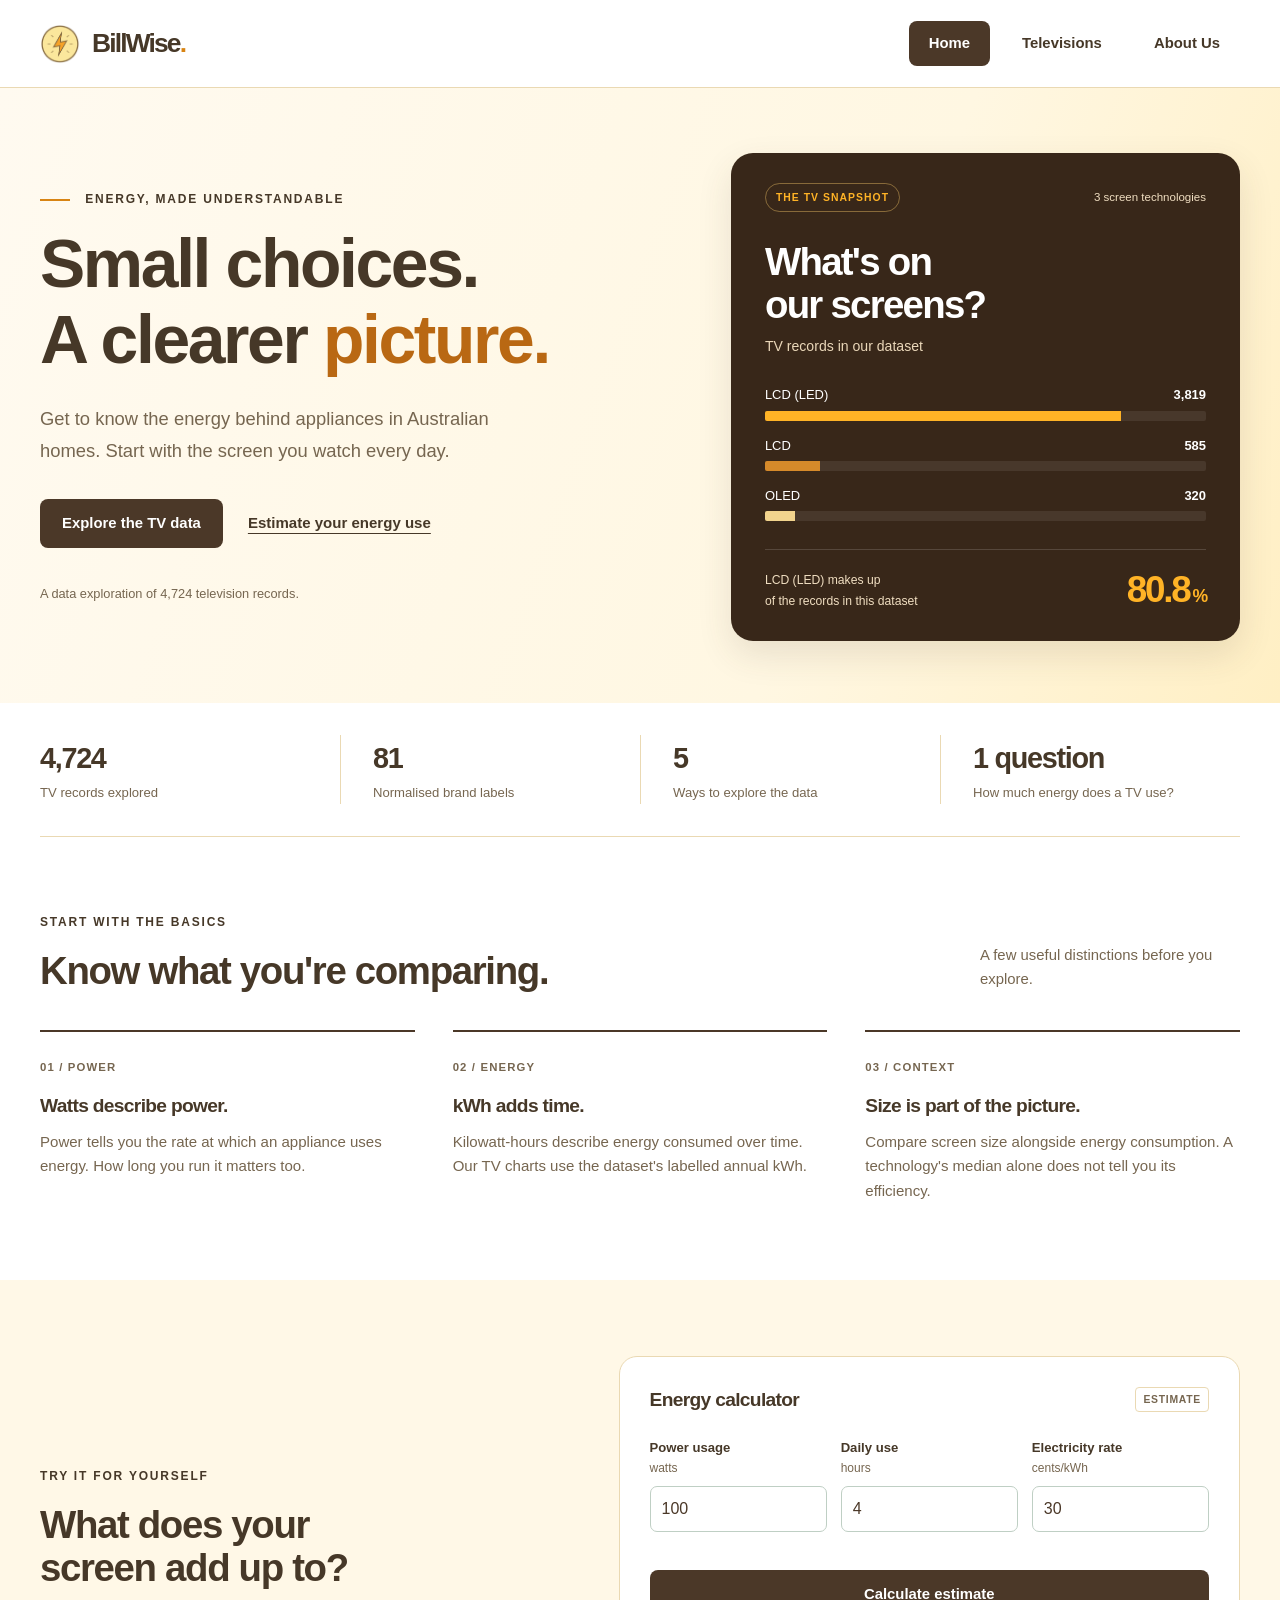
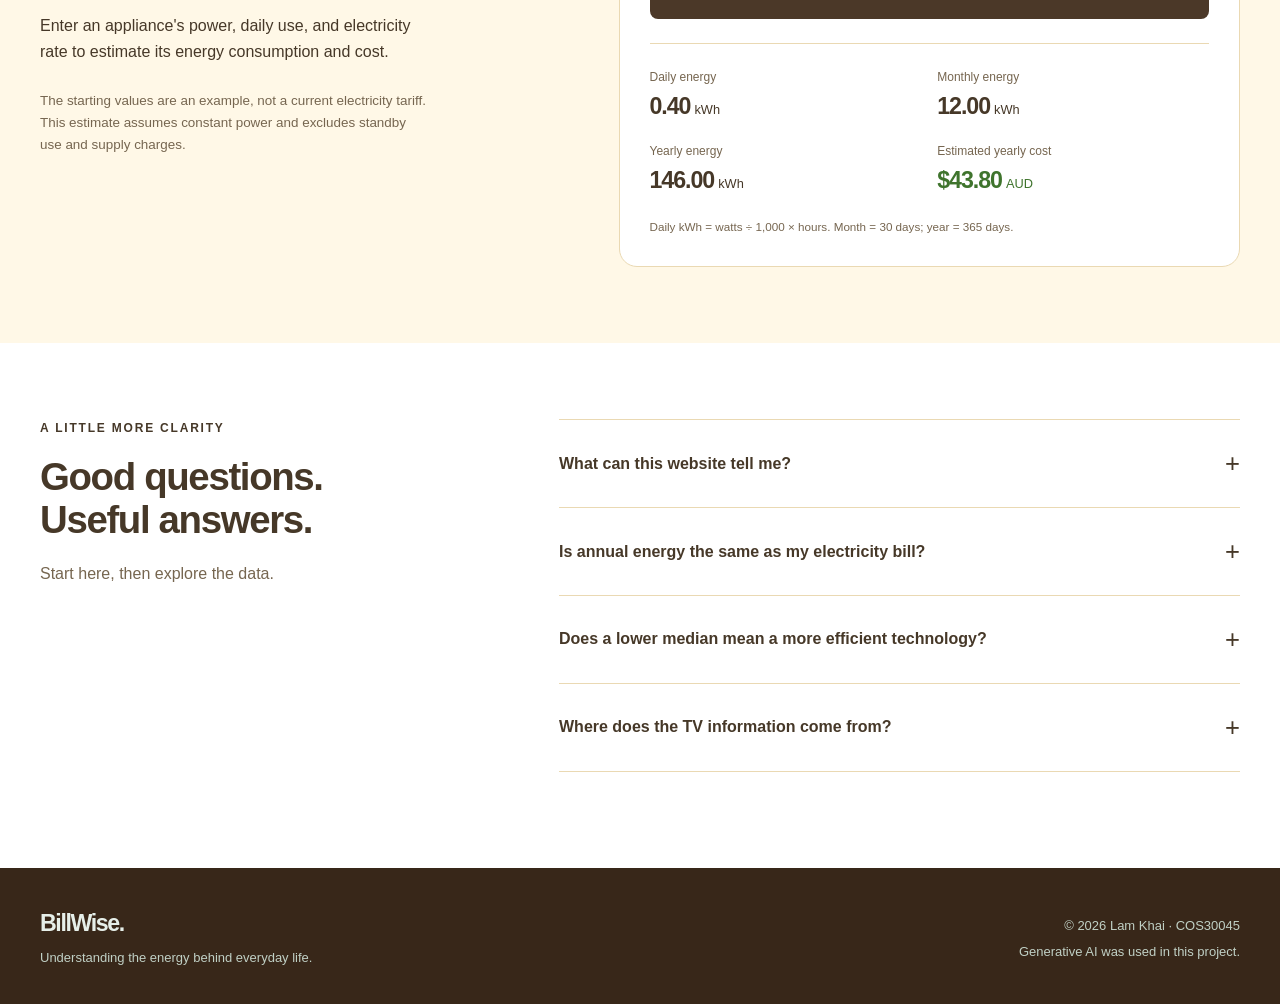
==== commit 9bbfcb70: "Added additional information" ====
--- a/index.html
+++ b/index.html
@@ -1,32 +1,32 @@
-<!doctype html>
-<html lang="en-AU">
-<head>
-  <meta charset="utf-8"><meta name="viewport" content="width=device-width, initial-scale=1">
-  <title>Home · BillWise</title>
-  <meta name="description" content="Explore television energy consumption, understand the data, and estimate appliance running costs. A student project by Lam Khai.">
-  <link rel="icon" type="image/png" href="assets/img/PowerIcon.png">
-  <link rel="stylesheet" href="assets/css/styles.css">
-  <script src="assets/js/main.js" defer></script>
-</head>
-<body>
-<a class="skip-link" href="#main">Skip to content</a>
-<header class="site-header"><div class="container header-inner">
-  <a class="brand" href="index.html" aria-label="BillWise home"><img src="assets/img/PowerIcon.png" width="40" height="40" alt="Power symbol"><span>BillWise<span class="brand-dot">.</span></span></a>
-  <nav aria-label="Main navigation"><a href="index.html" aria-current="page">Home</a><a href="televisions.html">Televisions</a><a href="about.html">About Us</a></nav>
-</div></header>
-<main id="main">
-<section class="home-hero"><div class="container hero-grid">
-  <div class="hero-copy"><p class="eyebrow"><span class="short-line"></span> ENERGY, MADE UNDERSTANDABLE</p><h1>Small choices.<br>A clearer <em>picture.</em></h1><p class="lead">Get to know the energy behind appliances in Australian homes. Start with the screen you watch every day.</p><div class="hero-actions"><a class="button primary" href="televisions.html">Explore the TV data</a><a class="text-link" href="#calculator">Estimate your energy use</a></div><p class="hero-footnote">A data exploration of 4,724 television records.</p></div>
-  <div class="hero-panel"><div class="panel-top"><span class="pill">THE TV SNAPSHOT</span><span class="small-label">3 screen technologies</span></div><h2>What's on<br>our screens?</h2><p>TV records in our dataset</p><div class="snapshot-chart" role="img" aria-label="LCD LED: 3,819 records; LCD: 585; OLED: 320"><div class="snapshot-row"><span>LCD (LED)</span><strong>3,819</strong><div class="snapshot-track"><span class="snapshot-led"></span></div></div><div class="snapshot-row"><span>LCD</span><strong>585</strong><div class="snapshot-track"><span class="snapshot-lcd"></span></div></div><div class="snapshot-row"><span>OLED</span><strong>320</strong><div class="snapshot-track"><span class="snapshot-oled"></span></div></div></div><div class="panel-bottom"><span>LCD (LED) makes up</span><strong>80.8<span>%</span></strong><span>of the records in this dataset</span></div></div>
-</div></section>
-<section class="container stat-strip" aria-label="Dataset at a glance"><div><strong>4,724</strong><span>TV records explored</span></div><div><strong>81</strong><span>Normalised brand labels</span></div><div><strong>5</strong><span>Ways to explore the data</span></div><div><strong>1 question</strong><span>How much energy does a TV use?</span></div></section>
-<section class="container section-block"><div class="section-heading"><div><p class="eyebrow">START WITH THE BASICS</p><h2>Know what you're comparing.</h2></div><p>A few useful distinctions before you explore.</p></div><div class="learning-grid"><article class="learning-item"><span class="number-label">01 / POWER</span><h3>Watts describe power.</h3><p>Power tells you the rate at which an appliance uses energy. How long you run it matters too.</p></article><article class="learning-item"><span class="number-label">02 / ENERGY</span><h3>kWh adds time.</h3><p>Kilowatt-hours describe energy consumed over time. Our TV charts use the dataset's labelled annual kWh.</p></article><article class="learning-item"><span class="number-label">03 / CONTEXT</span><h3>Size is part of the picture.</h3><p>Compare screen size alongside energy consumption. A technology's median alone does not tell you its efficiency.</p></article></div></section>
-<section class="calculator-section" id="calculator"><div class="container calculator-grid"><div class="calculator-intro"><p class="eyebrow">TRY IT FOR YOURSELF</p><h2>What does your<br>screen add up to?</h2><p>Enter an appliance's power, daily use, and electricity rate to estimate its energy consumption and cost.</p><p class="muted">The starting values are an example, not a current electricity tariff. This estimate assumes constant power and excludes standby use and supply charges.</p></div><div class="calculator-card"><form id="energy-form" novalidate><div class="form-heading"><h3>Energy calculator</h3><span class="tag">ESTIMATE</span></div><div class="calc-fields"><div class="field"><label for="power">Power usage <span>watts</span></label><input id="power" name="power" type="number" min="0" max="100000" step="any" value="100" required aria-describedby="power-error"><span class="field-error" id="power-error"></span></div><div class="field"><label for="hours">Daily use <span>hours</span></label><input id="hours" name="hours" type="number" min="0" max="24" step="any" value="4" required aria-describedby="hours-error"><span class="field-error" id="hours-error"></span></div><div class="field"><label for="rate">Electricity rate <span>cents/kWh</span></label><input id="rate" name="rate" type="number" min="0" max="1000" step="any" value="30" required aria-describedby="rate-error"><span class="field-error" id="rate-error"></span></div></div><button class="button primary" type="submit">Calculate estimate</button></form><div id="calculator-results" class="calculator-results" aria-live="polite" aria-atomic="true"><p>Your estimate will appear here.</p></div><p class="calculation-note">Daily kWh = watts ÷ 1,000 × hours. Month = 30 days; year = 365 days.</p></div></div></section>
-<section class="container section-block faq-layout"><div><p class="eyebrow">A LITTLE MORE CLARITY</p><h2>Good questions.<br>Useful answers.</h2><p class="muted">Start here, then explore the data.</p></div><div class="faq-list">
-<article class="faq-item"><h3><button class="faq-toggle" type="button" aria-expanded="false" aria-controls="faq-1">What can this website tell me?<span aria-hidden="true">+</span></button></h3><div id="faq-1" class="faq-answer" hidden><p>It explores a supplied TV dataset: how records are distributed, how annual energy varies with screen size, and how technology groups compare. It is an educational project, not a buying recommendation.</p></div></article>
-<article class="faq-item"><h3><button class="faq-toggle" type="button" aria-expanded="false" aria-controls="faq-2">Is annual energy the same as my electricity bill?<span aria-hidden="true">+</span></button></h3><div id="faq-2" class="faq-answer" hidden><p>No. The charts show labelled annual energy from the source dataset. Your use and electricity rate can differ. The calculator provides a separate estimate based on the values you enter.</p></div></article>
-<article class="faq-item"><h3><button class="faq-toggle" type="button" aria-expanded="false" aria-controls="faq-3">Does a lower median mean a more efficient technology?<span aria-hidden="true">+</span></button></h3><div id="faq-3" class="faq-answer" hidden><p>Not on its own. The technology groups contain TVs with different sizes and characteristics. Use the scatter plot alongside the median and box plots to understand the comparison.</p></div></article>
-<article class="faq-item"><h3><button class="faq-toggle" type="button" aria-expanded="false" aria-controls="faq-4">Where does the TV information come from?<span aria-hidden="true">+</span></button></h3><div id="faq-4" class="faq-answer" hidden><p>The website uses the CSV supplied for this project, cleaned in KNIME. All 4,724 source records are retained. Read the <a href="about.html#method">methodology</a> for the transformations and limitations.</p></div></article>
-</div></section></main>
-<footer class="site-footer"><div class="container footer-inner"><div><a class="footer-brand" href="index.html">BillWise.</a><p>Understanding the energy behind everyday life.</p></div><div class="footer-meta"><p>© <span data-year>2026</span> Lam Khai · COS30045</p><p>Created with assistance from ChatGPT. <a href="about.html#ai-usage">AI acknowledgment</a></p></div></div></footer>
-</body></html>
+<!doctype html>
+<html lang="en-AU">
+<head>
+  <meta charset="utf-8"><meta name="viewport" content="width=device-width, initial-scale=1">
+  <title>Home · BillWise</title>
+  <meta name="description" content="Explore television energy consumption, understand the data, and estimate appliance running costs. A student project by Lam Khai.">
+  <link rel="icon" type="image/png" href="assets/img/PowerIcon.png">
+  <link rel="stylesheet" href="assets/css/styles.css">
+  <script src="assets/js/main.js" defer></script>
+</head>
+<body>
+<a class="skip-link" href="#main">Skip to content</a>
+<header class="site-header"><div class="container header-inner">
+  <a class="brand" href="index.html" aria-label="BillWise home"><img src="assets/img/PowerIcon.png" width="40" height="40" alt="Power symbol"><span>BillWise<span class="brand-dot">.</span></span></a>
+  <nav aria-label="Main navigation"><a href="index.html" aria-current="page">Home</a><a href="televisions.html">Televisions</a><a href="about.html">About Us</a></nav>
+</div></header>
+<main id="main">
+<section class="home-hero"><div class="container hero-grid">
+  <div class="hero-copy"><p class="eyebrow"><span class="short-line"></span> ENERGY, MADE UNDERSTANDABLE</p><h1>Small choices.<br>A clearer <em>picture.</em></h1><p class="lead">Get to know the energy behind appliances in Australian homes. Start with the screen you watch every day.</p><div class="hero-actions"><a class="button primary" href="televisions.html">Explore the TV data</a><a class="text-link" href="#calculator">Estimate your energy use</a></div><p class="hero-footnote">A data exploration of 4,724 television records.</p></div>
+  <div class="hero-panel"><div class="panel-top"><span class="pill">THE TV SNAPSHOT</span><span class="small-label">3 screen technologies</span></div><h2>What's on<br>our screens?</h2><p>TV records in our dataset</p><div class="snapshot-chart" role="img" aria-label="LCD LED: 3,819 records; LCD: 585; OLED: 320"><div class="snapshot-row"><span>LCD (LED)</span><strong>3,819</strong><div class="snapshot-track"><span class="snapshot-led"></span></div></div><div class="snapshot-row"><span>LCD</span><strong>585</strong><div class="snapshot-track"><span class="snapshot-lcd"></span></div></div><div class="snapshot-row"><span>OLED</span><strong>320</strong><div class="snapshot-track"><span class="snapshot-oled"></span></div></div></div><div class="panel-bottom"><span>LCD (LED) makes up</span><strong>80.8<span>%</span></strong><span>of the records in this dataset</span></div></div>
+</div></section>
+<section class="container stat-strip" aria-label="Dataset at a glance"><div><strong>4,724</strong><span>TV records explored</span></div><div><strong>81</strong><span>Normalised brand labels</span></div><div><strong>5</strong><span>Ways to explore the data</span></div><div><strong>1 question</strong><span>How much energy does a TV use?</span></div></section>
+<section class="container section-block"><div class="section-heading"><div><p class="eyebrow">START WITH THE BASICS</p><h2>Know what you're comparing.</h2></div><p>A few useful distinctions before you explore.</p></div><div class="learning-grid"><article class="learning-item"><span class="number-label">01 / POWER</span><h3>Watts describe power.</h3><p>Power tells you the rate at which an appliance uses energy. How long you run it matters too.</p></article><article class="learning-item"><span class="number-label">02 / ENERGY</span><h3>kWh adds time.</h3><p>Kilowatt-hours describe energy consumed over time. Our TV charts use the dataset's labelled annual kWh.</p></article><article class="learning-item"><span class="number-label">03 / CONTEXT</span><h3>Size is part of the picture.</h3><p>Compare screen size alongside energy consumption. A technology's median alone does not tell you its efficiency.</p></article></div></section>
+<section class="calculator-section" id="calculator"><div class="container calculator-grid"><div class="calculator-intro"><p class="eyebrow">TRY IT FOR YOURSELF</p><h2>What does your<br>screen add up to?</h2><p>Enter an appliance's power, daily use, and electricity rate to estimate its energy consumption and cost.</p><p class="muted">The starting values are an example, not a current electricity tariff. This estimate assumes constant power and excludes standby use and supply charges.</p></div><div class="calculator-card"><form id="energy-form" novalidate><div class="form-heading"><h3>Energy calculator</h3><span class="tag">ESTIMATE</span></div><div class="calc-fields"><div class="field"><label for="power">Power usage <span>watts</span></label><input id="power" name="power" type="number" min="0" max="100000" step="any" value="100" required aria-describedby="power-error"><span class="field-error" id="power-error"></span></div><div class="field"><label for="hours">Daily use <span>hours</span></label><input id="hours" name="hours" type="number" min="0" max="24" step="any" value="4" required aria-describedby="hours-error"><span class="field-error" id="hours-error"></span></div><div class="field"><label for="rate">Electricity rate <span>cents/kWh</span></label><input id="rate" name="rate" type="number" min="0" max="1000" step="any" value="30" required aria-describedby="rate-error"><span class="field-error" id="rate-error"></span></div></div><button class="button primary" type="submit">Calculate estimate</button></form><div id="calculator-results" class="calculator-results" aria-live="polite" aria-atomic="true"><p>Your estimate will appear here.</p></div><p class="calculation-note">Daily kWh = watts ÷ 1,000 × hours. Month = 30 days; year = 365 days.</p></div></div></section>
+<section class="container section-block faq-layout"><div><p class="eyebrow">A LITTLE MORE CLARITY</p><h2>Good questions.<br>Useful answers.</h2><p class="muted">Start here, then explore the data.</p></div><div class="faq-list">
+<article class="faq-item"><h3><button class="faq-toggle" type="button" aria-expanded="false" aria-controls="faq-1">What can this website tell me?<span aria-hidden="true">+</span></button></h3><div id="faq-1" class="faq-answer" hidden><p>It explores a supplied TV dataset: how records are distributed, how annual energy varies with screen size, and how technology groups compare. It is an educational project, not a buying recommendation.</p></div></article>
+<article class="faq-item"><h3><button class="faq-toggle" type="button" aria-expanded="false" aria-controls="faq-2">Is annual energy the same as my electricity bill?<span aria-hidden="true">+</span></button></h3><div id="faq-2" class="faq-answer" hidden><p>No. The charts show labelled annual energy from the source dataset. Your use and electricity rate can differ. The calculator provides a separate estimate based on the values you enter.</p></div></article>
+<article class="faq-item"><h3><button class="faq-toggle" type="button" aria-expanded="false" aria-controls="faq-3">Does a lower median mean a more efficient technology?<span aria-hidden="true">+</span></button></h3><div id="faq-3" class="faq-answer" hidden><p>Not on its own. The technology groups contain TVs with different sizes and characteristics. Use the scatter plot alongside the median and box plots to understand the comparison.</p></div></article>
+<article class="faq-item"><h3><button class="faq-toggle" type="button" aria-expanded="false" aria-controls="faq-4">Where does the TV information come from?<span aria-hidden="true">+</span></button></h3><div id="faq-4" class="faq-answer" hidden><p>The website uses the CSV supplied for this project, cleaned in KNIME. All 4,724 source records are retained. Read the <a href="about.html#method">methodology</a> for the transformations and limitations.</p></div></article>
+</div></section></main>
+<footer class="site-footer"><div class="container footer-inner"><div><a class="footer-brand" href="index.html">BillWise.</a><p>Understanding the energy behind everyday life.</p></div><div class="footer-meta"><p>© <span data-year>2026</span> Lam Khai · COS30045</p><p>Generative AI was used in this project.</p></div></div></footer>
+</body></html>
